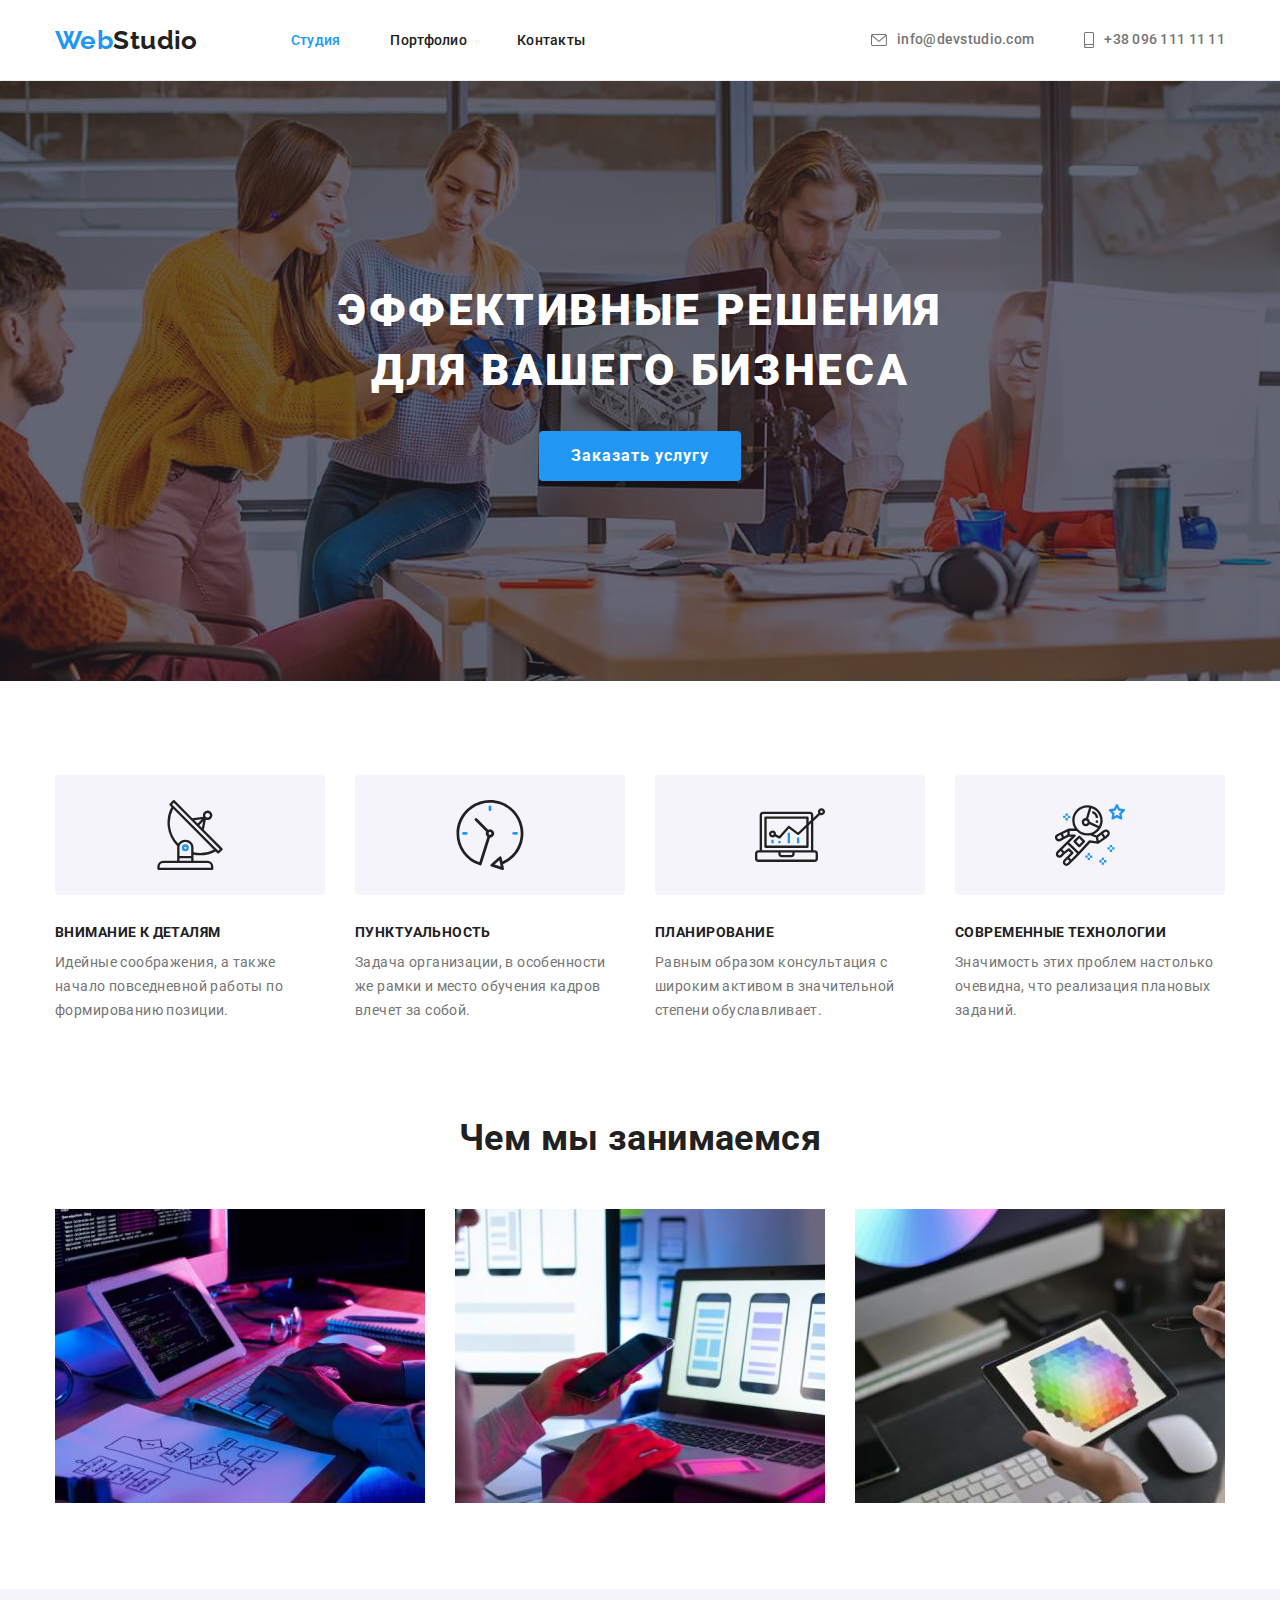
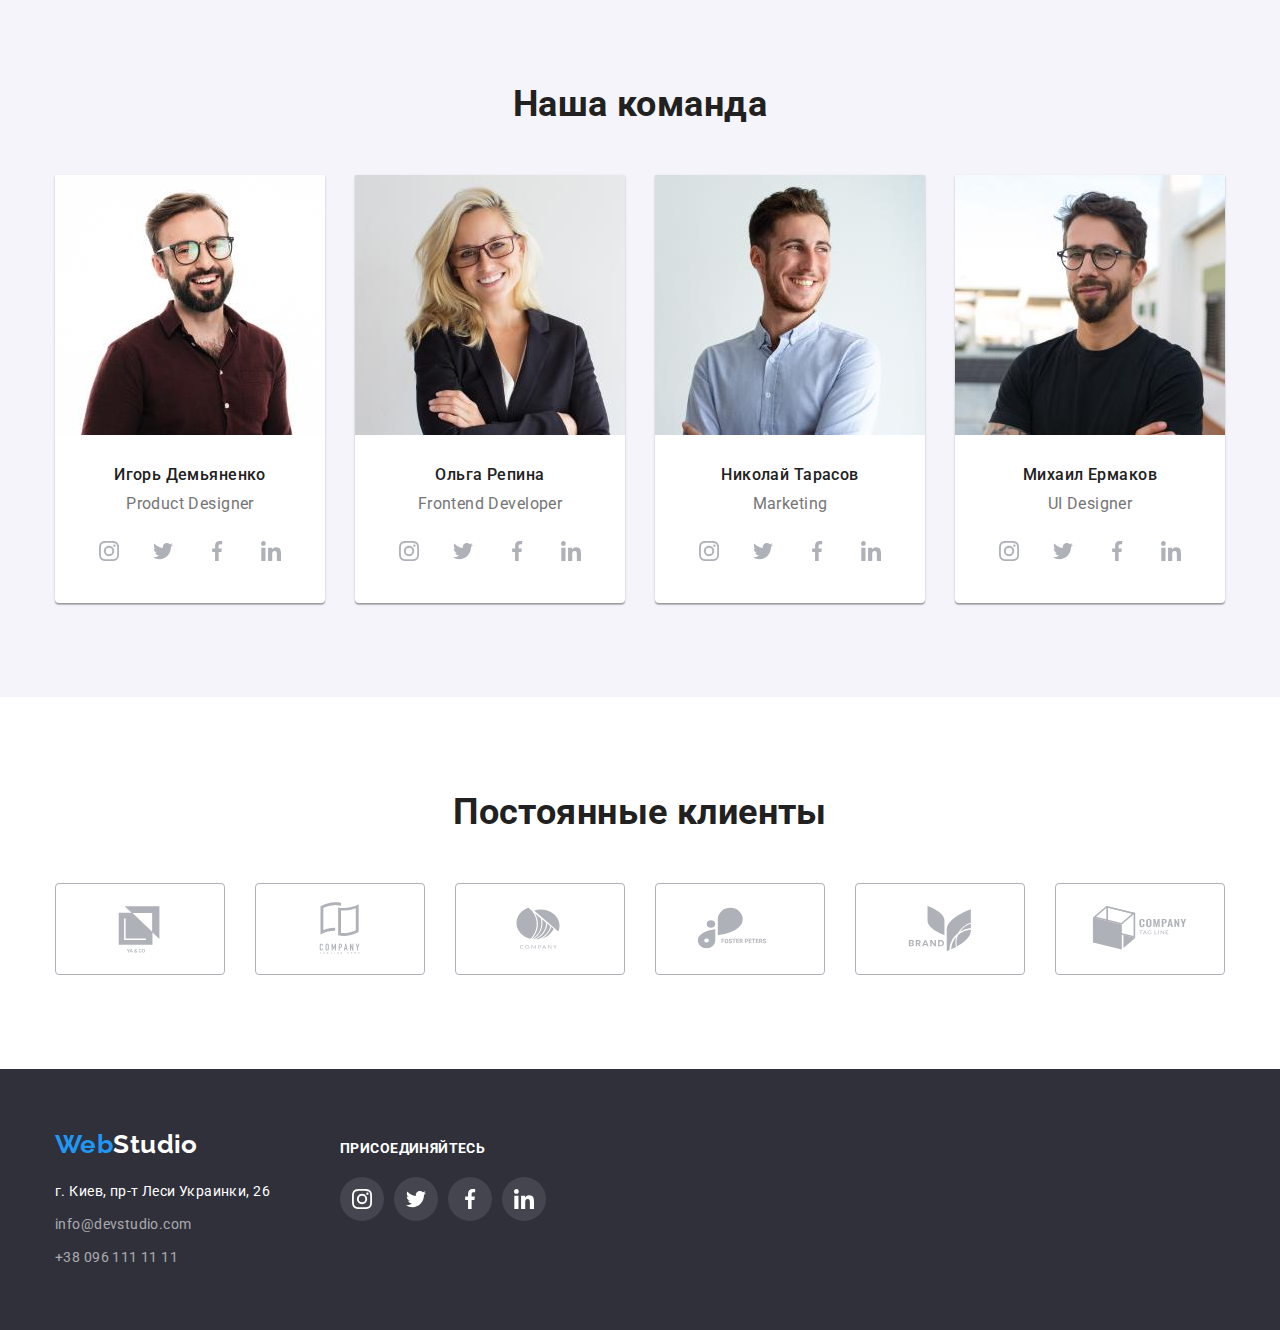
==== index.html @ 786d0544 "Initial commit" ====
<!DOCTYPE html>
<html lang="ru">
  <head>
    <meta charset="UTF-8" />
    <meta http-equiv="X-UA-Compatible" content="IE=edge" />
    <meta name="viewport" content="width=device-width, initial-scale=1.0" />
    <title>Студия</title>
    <link rel="preconnect" href="https://fonts.googleapis.com" />
    <link rel="preconnect" href="https://fonts.gstatic.com" crossorigin />
    <link
      href="https://fonts.googleapis.com/css2?family=Raleway:wght@700&family=Roboto:wght@400;500;700;900&display=swap"
      rel="stylesheet"
    />
    <link
      rel="stylesheet"
      href="https://cdnjs.cloudflare.com/ajax/libs/modern-normalize/1.1.0/modern-normalize.min.css"
    />
    <link rel="stylesheet" href="./css/style.css" />
  </head>
  <body>
    <header class="header">
      <div class="container">
        <a class="logo link" href="./index.html"><span class="logo-accent">Web</span>Studio</a>
        <nav class="site-nav">
          <ul class="list">
            <li class="item"><a class="link current" href="./index.html">Студия</a></li>
            <li class="item"><a class="link" href="./portfolio.html">Портфолио</a></li>
            <li class="item"><a class="link" href="#">Контакты</a></li>
          </ul>
        </nav>

        <ul class="list">
          <li class="item-contacts">
            <a class="contacts link" href="mailto:info@devstudio.com">
              <svg class="icon mail">
                <use href="./images/sprite.svg#envelope"></use>
              </svg>
              info@devstudio.com</a
            >
          </li>
          <li class="item-contacts">
            <a class="contacts link" href="tel:+380961111111">
              <svg class="icon phone">
                <use href="./images/sprite.svg#smartphone"></use>
              </svg>
              +38 096 111 11 11</a
            >
          </li>
        </ul>
      </div>
    </header>

    <main>
      <!-- Hero -->
      <section class="hero">
        <div class="container">
          <h1 class="titel-hero">Эффективные решения для вашего бизнеса</h1>
          <button class="button" type="button">Заказать услугу</button>
        </div>
      </section>

      <!-- Our advantages -->
      <section class="section">
        <h2 class="titel-section visually-hidden">Our advantages</h2>
        <ul class="list advantages container">
          <li class="items">
            <div class="tumb-icon">
              <svg width="70px" height="70px">
                <use href="./images/sprite.svg#antenna"></use>
              </svg>
            </div>
            <h3 class="titel-blok">Внимание к деталям</h3>
            <p class="text">
              Идейные соображения, а также начало повседневной работы по формированию позиции.
            </p>
          </li>
          <li class="items">
            <div class="tumb-icon">
              <svg width="70px" height="70px">
                <use href="./images/sprite.svg#clock"></use>
              </svg>
            </div>
            <h3 class="titel-blok">Пунктуальность</h3>
            <p class="text">
              Задача организации, в особенности же рамки и место обучения кадров влечет за собой.
            </p>
          </li>
          <li class="items">
            <div class="tumb-icon">
              <svg width="70px" height="70px">
                <use href="./images/sprite.svg#diagram"></use>
              </svg>
            </div>
            <h3 class="titel-blok">Планирование</h3>
            <p class="text">
              Равным образом консультация с широким активом в значительной степени обуславливает.
            </p>
          </li>
          <li class="items">
            <div class="tumb-icon">
              <svg width="70px" height="70px">
                <use href="./images/sprite.svg#astronaut"></use>
              </svg>
            </div>
            <h3 class="titel-blok">Современные технологии</h3>
            <p class="text">
              Значимость этих проблем настолько очевидна, что реализация плановых заданий.
            </p>
          </li>
        </ul>
      </section>

      <!-- What are we doing -->
      <section class="section-we-doing">
        <div class="container">
          <h2 class="titel-section">Чем мы занимаемся</h2>
          <ul class="list we-doing card-set">
            <li class="items card-set-item">
              <img src="./images/studio/work/work1.jpg" alt="Пишим програмы" width="370" />
            </li>
            <li class="items card-set-item">
              <img
                src="./images/studio/work/work2.jpg"
                alt="Пишем приложения на смартфон"
                width="370"
              />
            </li>
            <li class="items card-set-item">
              <img src="./images/studio/work/work3.jpg" alt="Дизайн сайтов" width="370" />
            </li>
          </ul>
        </div>
      </section>

      <!-- Our team -->
      <section class="section team">
        <div class="container">
          <h2 class="titel-section">Наша команда</h2>
          <ul class="list team-list card-set">
            <li class="fon-foto card-set-item">
              <img
                src="./images/studio/team/Product-Designer.jpg"
                alt="Продукт менеджер"
                width="270"
              />
              <div class="team-card">
                <h3 class="name">Игорь Демьяненко</h3>
                <p lang="en" class="profesion">Product Designer</p>
                <ul class="list socials">
                  <li class="social-item">
                    <a
                      class="link team-link"
                      href="#"
                      target="_blank"
                      rel="noopener norefeffer"
                      aria-label="instagram"
                    >
                      <svg class="social-icon">
                        <use href="./images/sprite.svg#instagram"></use>
                      </svg>
                    </a>
                  </li>
                  <li class="social-item">
                    <a
                      class="link team-link"
                      href="#"
                      target="_blank"
                      rel="noopener norefeffer"
                      aria-label="twitter"
                    >
                      <svg class="social-icon">
                        <use href="./images/sprite.svg#twitter"></use>
                      </svg>
                    </a>
                  </li>
                  <li class="social-item">
                    <a
                      class="link team-link"
                      href="#"
                      target="_blank"
                      rel="noopener norefeffer"
                      aria-label="facebook"
                    >
                      <svg class="social-icon">
                        <use href="./images/sprite.svg#facebook"></use>
                      </svg>
                    </a>
                  </li>
                  <li class="social-item">
                    <a
                      class="link team-link"
                      href="#"
                      target="_blank"
                      rel="noopener norefeffer"
                      aria-label="linkedin"
                    >
                      <svg class="social-icon">
                        <use href="./images/sprite.svg#linkedin"></use>
                      </svg>
                    </a>
                  </li>
                </ul>
              </div>
            </li>
            <li class="fon-foto card-set-item">
              <img
                src="./images/studio/team/Frontend-Developer.jpg"
                alt="Фронтенд разработчик"
                width="270"
              />
              <div class="team-card">
                <h3 class="name">Ольга Репина</h3>
                <p lang="en" class="profesion">Frontend Developer</p>
                <ul class="list socials">
                  <li class="social-item">
                    <a
                      class="link team-link"
                      href="#"
                      target="_blank"
                      rel="noopener norefeffer"
                      aria-label="instagram"
                    >
                      <svg class="social-icon">
                        <use href="./images/sprite.svg#instagram"></use>
                      </svg>
                    </a>
                  </li>
                  <li class="social-item">
                    <a
                      class="link team-link"
                      href="#"
                      target="_blank"
                      rel="noopener norefeffer"
                      aria-label="twitter"
                    >
                      <svg class="social-icon">
                        <use href="./images/sprite.svg#twitter"></use>
                      </svg>
                    </a>
                  </li>
                  <li class="social-item">
                    <a
                      class="link team-link"
                      href="#"
                      target="_blank"
                      rel="noopener norefeffer"
                      aria-label="facebook"
                    >
                      <svg class="social-icon">
                        <use href="./images/sprite.svg#facebook"></use>
                      </svg>
                    </a>
                  </li>
                  <li class="social-item">
                    <a
                      class="link team-link"
                      href="#"
                      target="_blank"
                      rel="noopener norefeffer"
                      aria-label="linkedin"
                    >
                      <svg class="social-icon">
                        <use href="./images/sprite.svg#linkedin"></use>
                      </svg>
                    </a>
                  </li>
                </ul>
              </div>
            </li>
            <li class="fon-foto card-set-item">
              <img src="./images/studio/team/Marketing.jpg" alt="Маркетолог" width="270" />
              <div class="team-card">
                <h3 class="name">Николай Тарасов</h3>
                <p lang="en" class="profesion">Marketing</p>
                <ul class="list socials">
                  <li class="social-item">
                    <a
                      class="link team-link"
                      href="#"
                      target="_blank"
                      rel="noopener norefeffer"
                      aria-label="instagram"
                    >
                      <svg class="social-icon">
                        <use href="./images/sprite.svg#instagram"></use>
                      </svg>
                    </a>
                  </li>
                  <li class="social-item">
                    <a
                      class="link team-link"
                      href="#"
                      target="_blank"
                      rel="noopener norefeffer"
                      aria-label="twitter"
                    >
                      <svg class="social-icon">
                        <use href="./images/sprite.svg#twitter"></use>
                      </svg>
                    </a>
                  </li>
                  <li class="social-item">
                    <a
                      class="link team-link"
                      href="#"
                      target="_blank"
                      rel="noopener norefeffer"
                      aria-label="facebook"
                    >
                      <svg class="social-icon">
                        <use href="./images/sprite.svg#facebook"></use>
                      </svg>
                    </a>
                  </li>
                  <li class="social-item">
                    <a
                      class="link team-link"
                      href="#"
                      target="_blank"
                      rel="noopener norefeffer"
                      aria-label="linkedin"
                    >
                      <svg class="social-icon">
                        <use href="./images/sprite.svg#linkedin"></use>
                      </svg>
                    </a>
                  </li>
                </ul>
              </div>
            </li>
            <li class="fon-foto card-set-item">
              <img src="./images/studio/team/UI-Designer.jpg" alt="Дизайнер" width="270" />
              <div class="team-card">
                <h3 class="name">Михаил Ермаков</h3>
                <p lang="en" class="profesion">UI Designer</p>
                <ul class="list socials">
                  <li class="social-item">
                    <a
                      class="link team-link"
                      href="#"
                      target="_blank"
                      rel="noopener norefeffer"
                      aria-label="instagram"
                    >
                      <svg class="social-icon">
                        <use href="./images/sprite.svg#instagram"></use>
                      </svg>
                    </a>
                  </li>
                  <li class="social-item">
                    <a
                      class="link team-link"
                      href="#"
                      target="_blank"
                      rel="noopener norefeffer"
                      aria-label="twitter"
                    >
                      <svg class="social-icon">
                        <use href="./images/sprite.svg#twitter"></use>
                      </svg>
                    </a>
                  </li>
                  <li class="social-item">
                    <a
                      class="link team-link"
                      href="#"
                      target="_blank"
                      rel="noopener norefeffer"
                      aria-label="facebook"
                    >
                      <svg class="social-icon">
                        <use href="./images/sprite.svg#facebook"></use>
                      </svg>
                    </a>
                  </li>
                  <li class="social-item">
                    <a
                      class="link team-link"
                      href="#"
                      target="_blank"
                      rel="noopener norefeffer"
                      aria-label="linkedin"
                    >
                      <svg class="social-icon">
                        <use href="./images/sprite.svg#linkedin"></use>
                      </svg>
                    </a>
                  </li>
                </ul>
              </div>
            </li>
          </ul>
        </div>
      </section>

      <!-- Regular client -->

      <section class="section">
        <div class="container">
          <h2 class="titel-section">Постоянные клиенты</h2>
          <ul class="list client">
            <li class="client-item">
              <a class="link client-link" href="#">
                <svg class="client-icon">
                  <use href="./images/sprite.svg#company1"></use>
                </svg>
              </a>
            </li>
            <li class="client-item">
              <a class="link client-link" href="#">
                <svg class="client-icon">
                  <use href="./images/sprite.svg#company2"></use>
                </svg>
              </a>
            </li>
            <li class="client-item">
              <a class="link client-link" href="#">
                <svg class="client-icon">
                  <use href="./images/sprite.svg#company3"></use>
                </svg>
              </a>
            </li>
            <li class="client-item">
              <a class="link client-link" href="#">
                <svg class="client-icon">
                  <use href="./images/sprite.svg#company4"></use>
                </svg>
              </a>
            </li>
            <li class="client-item">
              <a class="link client-link" href="#">
                <svg class="client-icon">
                  <use href="./images/sprite.svg#company5"></use>
                </svg>
              </a>
            </li>
            <li class="client-item">
              <a class="link client-link" href="#">
                <svg class="client-icon">
                  <use href="./images/sprite.svg#company6"></use>
                </svg>
              </a>
            </li>
          </ul>
        </div>
      </section>
    </main>

    <footer class="footer">
      <div class="container">
        <div>
          <a class="logo link" href="./index.html"><span class="logo-accent">Web</span>Studio</a>
          <address class="addres">
            <ul class="list">
              <li class="item">
                <a
                  class="addres-map link"
                  href="https://goo.gl/maps/GdpmpZJEUeGdeqx7A"
                  target="_blank"
                  rel="noopener noreferrer"
                  >г. Киев, пр-т Леси Украинки, 26</a
                >
              </li>
              <li class="item">
                <a class="addres-contacts link" href="mailto:info@devstudio.com"
                  >info@devstudio.com</a
                >
              </li>
              <li class="item">
                <a class="addres-contacts link" href="tel:+380961111111">+38 096 111 11 11</a>
              </li>
            </ul>
          </address>
        </div>
        <div class="footer-social">
          <p><strong class="strong">присоединяйтесь</strong></p>
          <ul class="list socials">
            <li class="social-item">
              <a
                class="link footer-link"
                href="#"
                target="_blank"
                rel="noopener noreferrer"
                aria-label="instagram"
              >
                <svg class="social-icon">
                  <use href="./images/sprite.svg#instagram"></use>
                </svg>
              </a>
            </li>
            <li class="social-item">
              <a
                class="link footer-link"
                href="#"
                target="_blank"
                rel="noopener noreferrer"
                aria-label="twitter"
              >
                <svg class="social-icon">
                  <use href="./images/sprite.svg#twitter"></use>
                </svg>
              </a>
            </li>
            <li class="social-item">
              <a
                class="link footer-link"
                href="#"
                target="_blank"
                rel="noopener noreferrer"
                aria-label="facebook"
              >
                <svg class="social-icon">
                  <use href="./images/sprite.svg#facebook"></use>
                </svg>
              </a>
            </li>
            <li class="social-item">
              <a
                class="link footer-link"
                href="#"
                target="_blank"
                rel="noopener noreferrer"
                aria-label="linkedin"
              >
                <svg class="social-icon">
                  <use href="./images/sprite.svg#linkedin"></use>
                </svg>
              </a>
            </li>
          </ul>
        </div>
      </div>
    </footer>
  </body>
</html>
---- css/style.css ----
:root {
  --text-color: #757575;
  --title-color: #212121;
  --titel-hero-color: #ffffff;
  --social-color: #afb1b8;
  --button-color: #ffffff;
  --accent-color: #2196f3;
  --adress-color-map: #ffffff;
  --adress-color-contact: rgba(255, 255, 255, 0.6);
  --background-main: #ffffff;
  --background-foto: #ffffff;
  --background-button: #f5f4fa;
  --background-second: #2f303a;
  --background-section-team: #f5f4fa;
  --background-button-hover: #188ce8;
  --bgc-footer-link: rgba(255, 255, 255, 0.1);

  --indent: 30px;
  --items: 1;
}

body {
  background-color: var(--background-main);
  color: var(--text-color);
  font-family: Roboto, sans-serif;
  font-size: 14px;
  letter-spacing: 0.03em;
}

.link {
  text-decoration: none;
  color: inherit;
}

.list {
  list-style: none;
  padding: 0;
  margin-top: 0;
  margin-bottom: 0;
}

.visually-hidden {
  position: absolute;
  width: 1px;
  height: 1px;
  margin: -1px;
  border: 0;
  padding: 0;

  white-space: nowrap;
  clip-path: inset(100%);
  clip: rect(0 0 0 0);
  overflow: hidden;
}

.container {
  width: 1200px;
  margin-left: auto;
  margin-right: auto;
  padding-left: 15px;
  padding-right: 15px;
}

img {
  display: block;
  max-width: 100%;
  height: auto;
}

.card-set {
  display: flex;
  flex-wrap: wrap;
  margin: calc(-1 * var(--indent) / 2);
}

.card-set-item {
  flex-basis: calc((100% - var(--indent) * var(--items)) / var(--items));
  margin: calc(var(--indent) / 2);
}

/* hader */

.header {
  border-bottom: 1px solid #ececec;
}

.header > .container {
  display: flex;
  align-items: center;
}

.logo {
  font-family: 'Raleway', sans-serif;
  font-weight: 700;
  font-size: 26px;
  line-height: 1.19;
  color: var(--title-color);
}

.logo-accent {
  color: var(--accent-color);
}

.header .logo {
  margin-right: 93px;
}

.site-nav .link {
  color: var(--title-color);
  font-weight: 500;
  line-height: 1.14;
  letter-spacing: 0.02em;
}

.site-nav .link:hover,
.site-nav .link:focus {
  color: var(--accent-color);
}

.site-nav .current {
  color: var(--accent-color);
}

.site-nav {
  margin-right: auto;
}

.site-nav > .list {
  display: flex;
}

.site-nav > .list > .item {
  margin-right: 50px;
}

.site-nav > .list > .item:last-child {
  margin-right: 0px;
}

.site-nav .link {
  padding-top: 32px;
  padding-bottom: 32px;
}

.contacts {
  display: flex;
  align-items: center;

  padding-top: 32px;
  padding-bottom: 32px;

  color: var(--text-color);
  line-height: 1.14;
  font-weight: 500;
  letter-spacing: 0.02em;
}

.contacts:hover,
.contacts:focus {
  color: var(--accent-color);
}

.header > .container .list {
  display: flex;
}

.item-contacts:not(:last-child) {
  margin-right: 50px;
}

.header .icon {
  margin-right: 10px;
  fill: currentColor;
}

.mail {
  width: 16px;
  height: 12px;
}

.phone {
  width: 10px;
  height: 16px;
}

/* Hero section */

.hero {
  padding: 200px 0;
  max-width: 1600px;
  height: 600px;
  margin-left: auto;
  margin-right: auto;

  background-color: var(--background-second);
  background-image: linear-gradient(rgba(47, 48, 58, 0.4), rgba(47, 48, 58, 0.4)),
    url(../images/bg-image/team-bg.jpg);
  background-position: center;
  background-repeat: no-repeat;
  background-size: cover;
}

.titel-hero {
  margin: 0 auto;
  margin-bottom: 30px;
  width: 696px;

  color: var(--titel-hero-color);
  font-weight: 900;
  font-size: 44px;
  line-height: 1.36;
  text-align: center;
  letter-spacing: 0.06em;
  text-transform: uppercase;
}

.hero .button {
  display: block;
  padding: 10px 32px;
  margin-left: auto;
  margin-right: auto;

  font-family: inherit;
  font-weight: 700;
  font-size: 16px;
  line-height: 1.88;
  letter-spacing: 0.06em;
  border-radius: 4px;
  border: none;

  background-color: var(--accent-color);
  color: var(--button-color);
  box-shadow: 0px 4px 4px rgba(0, 0, 0, 0.15);

  cursor: pointer;
}

.hero .button:hover,
.hero .button:focus {
  background-color: var(--background-button-hover);
}

/* Our advantages */
.section {
  padding-top: 94px;
  padding-bottom: 94px;
}

.advantages {
  display: flex;
  justify-content: space-between;
  flex-wrap: wrap;
}

.advantages .items {
  margin-right: 30px;
}

.advantages .items:last-child {
  margin-right: 0;
}

.titel-blok {
  margin: 0;
  margin-bottom: 10px;
  max-width: 270px;

  color: var(--title-color);
  font-weight: 700;
  font-size: 14px;
  line-height: 1.14;
  text-transform: uppercase;
}

.text {
  margin: 0;
  max-width: 270px;

  line-height: 1.71;
}

.advantages .tumb-icon {
  display: flex;
  justify-content: center;
  align-items: center;

  width: 270px;
  height: 120px;
  margin-bottom: 30px;

  background-color: var(--background-button);
  border-radius: 4px;
}

/* <!-- What are we doing --> */

.section-we-doing {
  padding-bottom: 86px;
}

.titel-section {
  margin: 0 0 50px 0;

  color: var(--title-color);
  font-weight: 700;
  font-size: 36px;
  line-height: 1.17;
  text-align: center;
}

.we-doing {
  --items: 3;
}

/* Our team */

.section.team {
  background-color: var(--background-section-team);
}

.team-list.card-set {
  --items: 4;
}

.team-card {
  padding: 30px 0;
}

.name {
  margin: 0;
  margin-bottom: 10px;

  color: var(--title-color);
  font-weight: 500;
  font-size: 16px;
  line-height: 1.19;
  text-align: center;
}

.profesion {
  margin: 0 0 16px 0;
  font-size: 16px;
  line-height: 1.19;
  text-align: center;
}

.fon-foto {
  background-color: var(--background-foto);
  box-shadow: 0px 1px 3px rgba(0, 0, 0, 0.12), 0px 1px 1px rgba(0, 0, 0, 0.14),
    0px 2px 1px rgba(0, 0, 0, 0.2);
  border-radius: 0px 0px 4px 4px;
}

.team-card .socials {
  display: flex;
  justify-content: center;
}

.team-link {
  display: flex;
  justify-content: center;
  align-items: center;

  width: 44px;
  height: 44px;
  border-radius: 50%;
  color: var(--social-color);
}

.social-item:not(:last-child) {
  margin-right: 10px;
}

.social-icon {
  width: 20px;
  height: 20px;
  fill: currentColor;
}

.team-link:hover,
.team-link:focus {
  background-color: var(--accent-color);
  color: var(--background-section-team);
  cursor: pointer;
}

/* Regular clients */

.client {
  display: flex;
}

.client-link {
  display: flex;
  justify-content: center;
  align-items: center;

  width: 170px;
  height: 92px;

  color: var(--social-color);
  border: 1px solid var(--social-color);
  border-radius: 4px;
}

.client-item:not(:last-child) {
  margin-right: 30px;
}

.client-icon {
  width: 106px;
  height: 60px;
  fill: currentColor;
}

.client-link:hover,
.client-link:focus {
  color: var(--accent-color);
  border-color: var(--accent-color);
}

/* Footer */

.footer {
  background-color: var(--background-second);
  padding: 60px 0;
}

.footer .container {
  display: flex;
  align-items: baseline;
}

.footer .logo {
  display: inline-block;
  margin-bottom: 20px;

  color: var(--button-color);
}

.footer .item {
  margin-bottom: 9px;
}

.footer .item:last-child {
  margin-bottom: 0;
}

.addres {
  font-style: normal;
}

.addres-map {
  line-height: 1.71;
  color: var(--adress-color-map);
}

.addres-map:hover,
.addres-map:focus {
  color: var(--accent-color);
}

.addres-contacts {
  color: var(--adress-color-contact);
  line-height: 1.71;
}

.addres-contacts:hover,
.addres-contacts:focus {
  color: var(--accent-color);
}

.footer-social {
  margin-left: 70px;
}

.footer-social > p {
  margin: 0 0 20px 0;
}

.strong {
  margin: 0;

  font-weight: 700;
  line-height: 1.14;
  text-transform: uppercase;
  color: var(--button-color);
}

.footer-social .socials {
  display: flex;
}

.footer-link {
  display: flex;
  justify-content: center;
  align-items: center;

  width: 44px;
  height: 44px;
  border-radius: 50%;
  color: var(--button-color);
  background-color: var(--bgc-footer-link);
}

.footer-link:hover,
.footer-link:focus {
  background-color: var(--accent-color);

  cursor: pointer;
}

/* Portfolio */

/* filters button */

.filter {
  display: flex;
  justify-content: center;
  margin-bottom: 50px;
}

.button-filter {
  display: block;
  padding: 6px 22px;

  font-family: inherit;
  color: var(--title-color);
  font-weight: 500;
  font-size: 16px;
  line-height: 1.62;
  text-align: center;
  background-color: var(--background-button);
  border: none;
  border-radius: 4px;
  letter-spacing: 0.03em;
  cursor: pointer;
}

.button-filter:hover,
.button-filter:focus {
  color: var(--button-color);
  background-color: var(--accent-color);
  box-shadow: 0px 4px 4px rgba(0, 0, 0, 0.25);
}

.filter .items {
  margin-right: 8px;
}

.filter .items:last-child {
  margin-right: 0;
}

/* Works */

.works {
  --items: 3;
}

.work {
  background-color: var(--background-foto);
}

.work-link {
  display: block;
}

.work-link:hover,
.work-link:focus {
  box-shadow: 0px 4px 4px rgba(0, 0, 0, 0.25);
}

.transcription {
  padding: 20px 24px;
  border: 1px solid #eeeeee;
  border-top: none;
}

.work-name {
  color: var(--title-color);
  font-weight: 700;
  font-size: 18px;
  line-height: 2;
  letter-spacing: 0.06em;
  margin: 0 0 4px 0;
}

.work-type {
  font-size: 16px;
  line-height: 1.88;
  margin: 0;
}
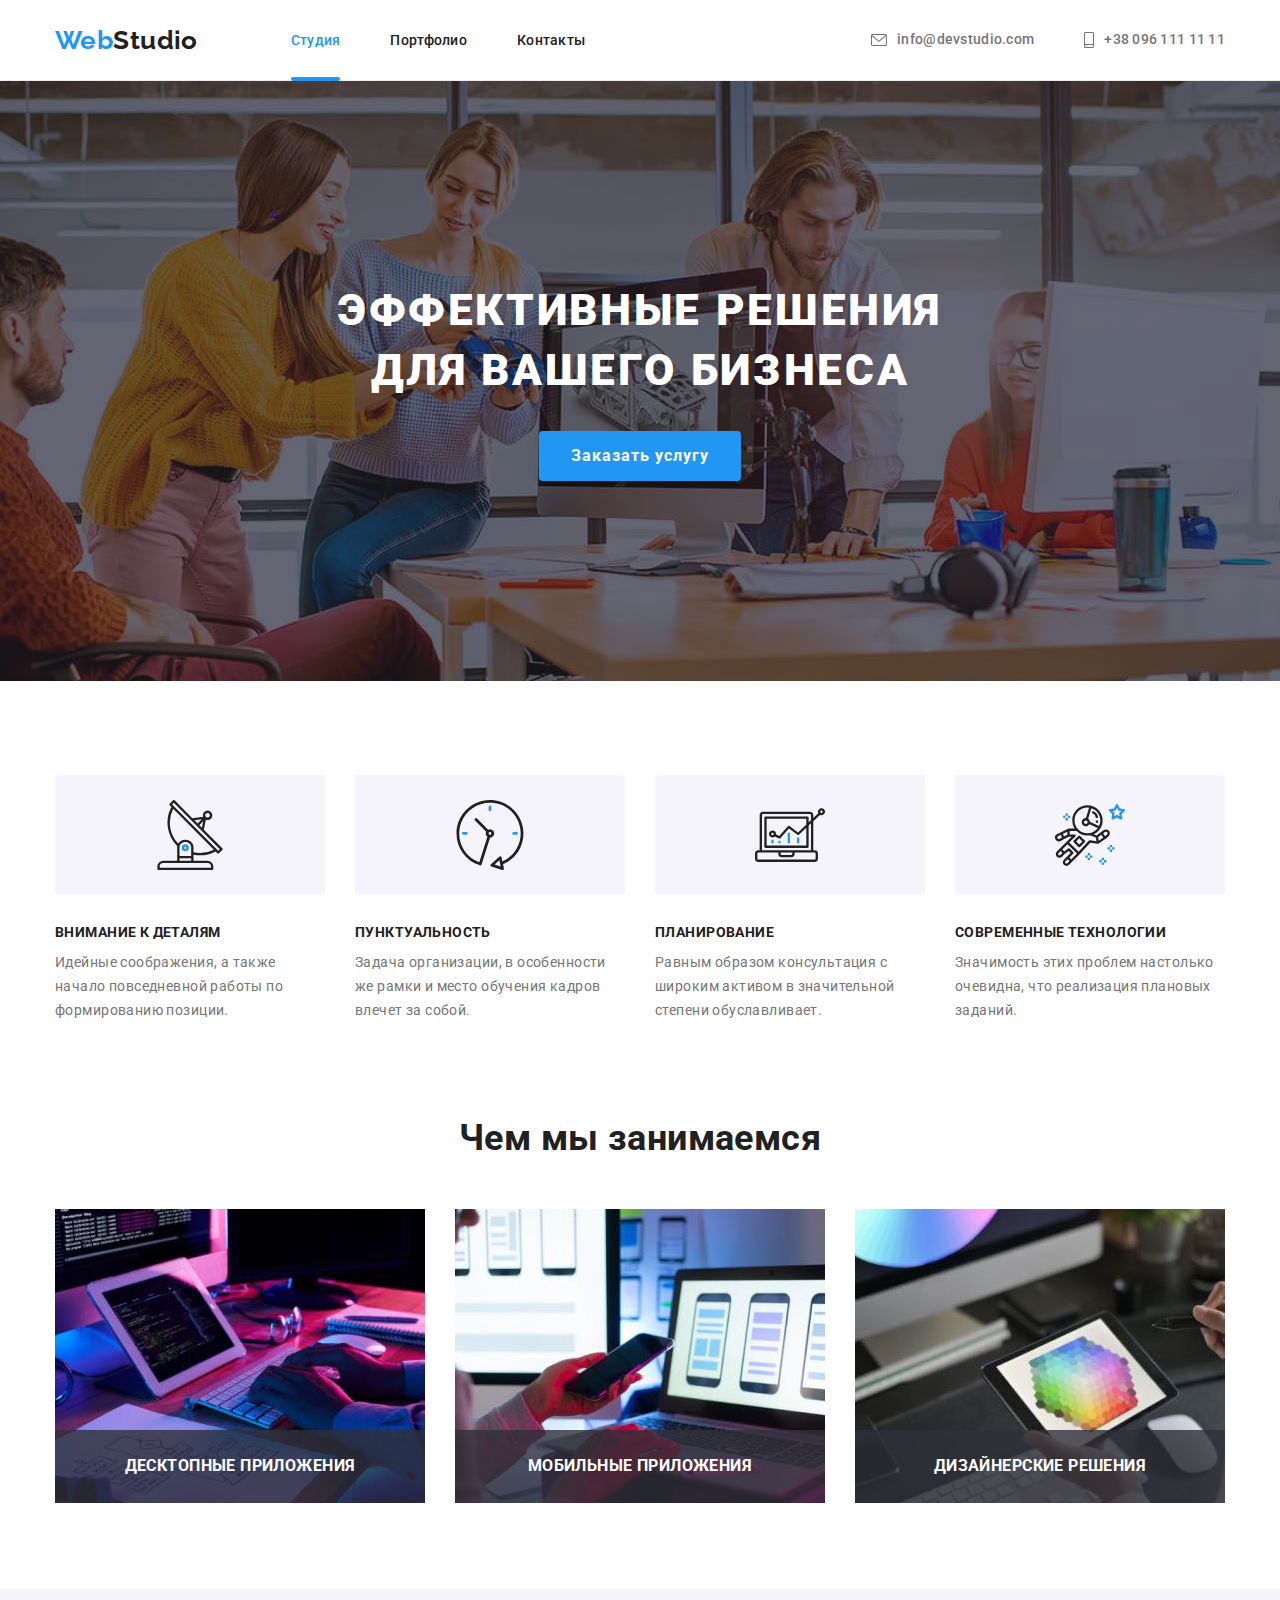
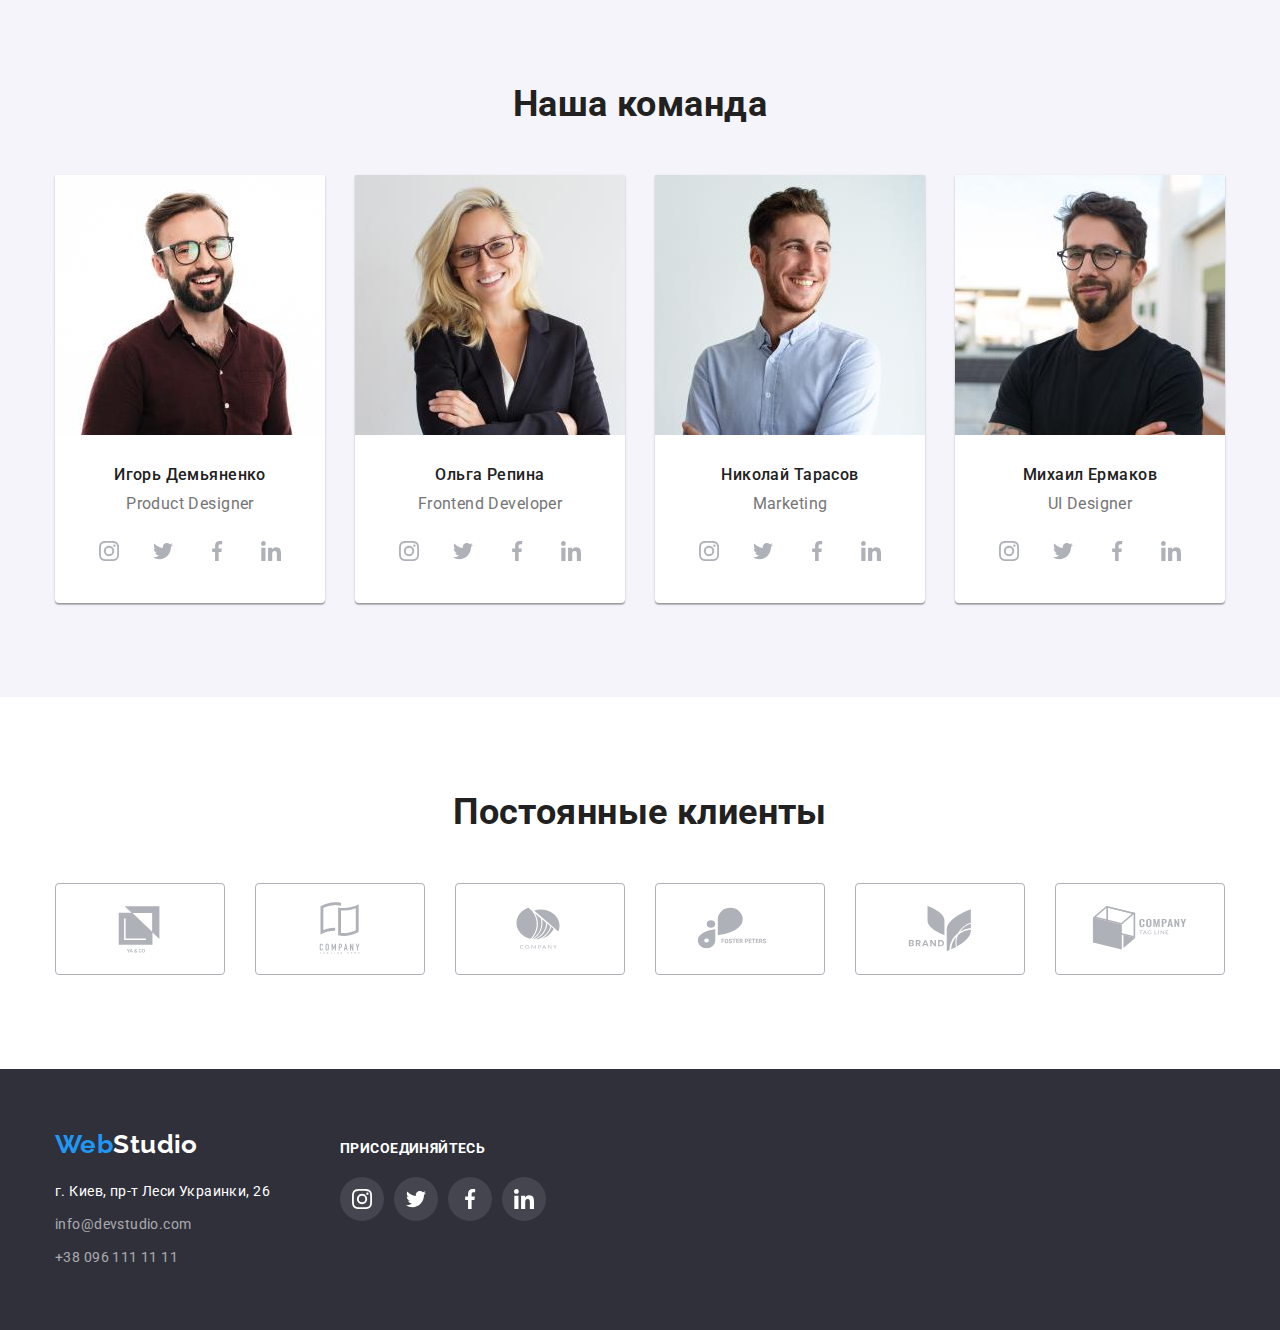
==== commit d8bf8df7: "добавляет css переходы" ====
--- a/index.html
+++ b/index.html
@@ -17,6 +17,7 @@
     />
     <link rel="stylesheet" href="./css/style.css" />
   </head>
+
   <body>
     <header class="header">
       <div class="container">
@@ -55,7 +56,17 @@
       <section class="hero">
         <div class="container">
           <h1 class="titel-hero">Эффективные решения для вашего бизнеса</h1>
-          <button class="button" type="button">Заказать услугу</button>
+          <button class="button" type="button" data-modal-open>Заказать услугу</button>
+        </div>
+
+        <div class="backdrop is-hidden" data-modal>
+          <div class="modal">
+            <button class="modal-close-btn" type="button" data-modal-close>
+              <svg class="close-icon">
+                <use href="./images/sprite.svg#cros"></use>
+              </svg>
+            </button>
+          </div>
         </div>
       </section>
 
@@ -116,17 +127,26 @@
           <h2 class="titel-section">Чем мы занимаемся</h2>
           <ul class="list we-doing card-set">
             <li class="items card-set-item">
-              <img src="./images/studio/work/work1.jpg" alt="Пишим програмы" width="370" />
+              <div class="tumb-doing">
+                <img src="./images/studio/work/work1.jpg" alt="Пишим програмы" width="370" />
+                <h3 class="desc-pic-doing">Десктопные приложения</h3>
+              </div>
             </li>
             <li class="items card-set-item">
-              <img
-                src="./images/studio/work/work2.jpg"
-                alt="Пишем приложения на смартфон"
-                width="370"
-              />
+              <div class="tumb-doing">
+                <img
+                  src="./images/studio/work/work2.jpg"
+                  alt="Пишем приложения на смартфон"
+                  width="370"
+                />
+                <h3 class="desc-pic-doing">Мобильные приложения</h3>
+              </div>
             </li>
             <li class="items card-set-item">
-              <img src="./images/studio/work/work3.jpg" alt="Дизайн сайтов" width="370" />
+              <div class="tumb-doing">
+                <img src="./images/studio/work/work3.jpg" alt="Дизайн сайтов" width="370" />
+                <h3 class="desc-pic-doing">Дизайнерские решения</h3>
+              </div>
             </li>
           </ul>
         </div>
@@ -531,5 +551,7 @@
         </div>
       </div>
     </footer>
+
+    <script src="./js/modal.js"></script>
   </body>
 </html>
--- a/css/style.css
+++ b/css/style.css
@@ -14,6 +14,10 @@
   --background-section-team: #f5f4fa;
   --background-button-hover: #188ce8;
   --bgc-footer-link: rgba(255, 255, 255, 0.1);
+  --bgc-desc-pic-going: rgba(47, 48, 58, 0.8);
+
+  --time: 250ms;
+  --cubic: cubic-bezier(0.4, 0, 0.2, 1);
 
   --indent: 30px;
   --items: 1;
@@ -110,6 +114,8 @@
   font-weight: 500;
   line-height: 1.14;
   letter-spacing: 0.02em;
+
+  transition: color var(--time) var(--cubic);
 }
 
 .site-nav .link:hover,
@@ -118,7 +124,24 @@
 }
 
 .site-nav .current {
+  position: relative;
+
   color: var(--accent-color);
+}
+
+.current::after {
+  position: absolute;
+  left: 0;
+  bottom: -1px;
+
+  content: '';
+  display: inline-block;
+
+  width: 100%;
+  height: 4px;
+
+  background-color: var(--accent-color);
+  border-radius: 2px;
 }
 
 .site-nav {
@@ -153,6 +176,8 @@
   line-height: 1.14;
   font-weight: 500;
   letter-spacing: 0.02em;
+
+  transition: color var(--time) var(--cubic);
 }
 
 .contacts:hover,
@@ -186,6 +211,8 @@
 /* Hero section */
 
 .hero {
+  position: relative;
+
   padding: 200px 0;
   max-width: 1600px;
   height: 600px;
@@ -232,12 +259,81 @@
   color: var(--button-color);
   box-shadow: 0px 4px 4px rgba(0, 0, 0, 0.15);
 
+  transition: background-color var(--time) var(--cubic);
   cursor: pointer;
 }
 
 .hero .button:hover,
 .hero .button:focus {
   background-color: var(--background-button-hover);
+}
+
+.backdrop {
+  position: fixed;
+  top: 0;
+  left: 0;
+
+  width: 100%;
+  height: 100%;
+
+  background-color: rgba(0, 0, 0, 0.2);
+
+  z-index: 2;
+  opacity: 1;
+  visibility: visible;
+  pointer-events: initial;
+
+  transition: opacity var(--time) var(--cubic);
+}
+
+.backdrop.is-hidden {
+  opacity: 0;
+  visibility: hidden;
+  pointer-events: none;
+}
+
+.modal {
+  position: absolute;
+  top: 50%;
+  right: 50%;
+
+  transform: translate(50%, -50%);
+
+  min-width: 528px;
+  min-height: 581px;
+
+  background-color: var(--background-foto);
+  box-shadow: 0px 1px 3px rgba(0, 0, 0, 0.12), 0px 1px 1px rgba(0, 0, 0, 0.14),
+    0px 2px 1px rgba(0, 0, 0, 0.2);
+  border-radius: 4px;
+}
+
+.modal-close-btn {
+  position: absolute;
+  right: 8px;
+  top: 8px;
+
+  display: flex;
+  justify-content: center;
+  align-items: center;
+
+  width: 30px;
+  height: 30px;
+  padding: 0;
+
+  color: #000000;
+
+  border-radius: 50%;
+  background-color: var(--background-foto);
+  border: 1px solid rgba(0, 0, 0, 0.1);
+  cursor: pointer;
+}
+
+.close-icon {
+  width: 11px;
+  height: 11px;
+
+  fill: currentColor;
 }
 
 /* Our advantages */
@@ -312,6 +408,29 @@
   --items: 3;
 }
 
+.tumb-doing {
+  position: relative;
+  z-index: 1;
+}
+
+.desc-pic-doing {
+  position: absolute;
+  left: 0;
+  bottom: 0;
+
+  width: 100%;
+  padding: 27px 0;
+  margin: 0;
+  text-align: center;
+
+  font-weight: 700;
+  line-height: calc(16 / 14);
+  text-transform: uppercase;
+
+  color: var(--button-color);
+  background-color: var(--bgc-desc-pic-going);
+}
+
 /* Our team */
 
 .section.team {
@@ -365,6 +484,8 @@
   height: 44px;
   border-radius: 50%;
   color: var(--social-color);
+
+  transition: background-color var(--time) var(--cubic), color var(--time) var(--cubic);
 }
 
 .social-item:not(:last-child) {
@@ -401,6 +522,8 @@
   color: var(--social-color);
   border: 1px solid var(--social-color);
   border-radius: 4px;
+
+  transition: color var(--time) var(--cubic), border-color var(--time) var(--cubic);
 }
 
 .client-item:not(:last-child) {
@@ -453,6 +576,8 @@
 .addres-map {
   line-height: 1.71;
   color: var(--adress-color-map);
+
+  transition: color var(--time) var(--cubic);
 }
 
 .addres-map:hover,
@@ -463,6 +588,8 @@
 .addres-contacts {
   color: var(--adress-color-contact);
   line-height: 1.71;
+
+  transition: color var(--time) var(--cubic);
 }
 
 .addres-contacts:hover,
@@ -501,6 +628,8 @@
   border-radius: 50%;
   color: var(--button-color);
   background-color: var(--bgc-footer-link);
+
+  transition: background-color var(--time) var(--cubic);
 }
 
 .footer-link:hover,
@@ -534,6 +663,9 @@
   border: none;
   border-radius: 4px;
   letter-spacing: 0.03em;
+
+  transition: background-color var(--time) var(--cubic), color var(--time) var(--cubic),
+    box-shadow var(--time) var(--cubic);
   cursor: pointer;
 }
 
@@ -564,11 +696,41 @@
 
 .work-link {
   display: block;
+  transition: box-shadow var(--time) var(--cubic);
 }
 
 .work-link:hover,
 .work-link:focus {
   box-shadow: 0px 4px 4px rgba(0, 0, 0, 0.25);
+}
+
+.work-tumb {
+  position: relative;
+  overflow: hidden;
+}
+
+.work-img-desc {
+  position: absolute;
+  bottom: -100%;
+  left: 0;
+
+  display: inline-block;
+  width: 100%;
+  height: 100%;
+  padding: 63px 24px;
+  margin: 0;
+
+  font-size: 18px;
+  line-height: 1.56;
+  color: var(--button-color);
+  background-color: rgba(33, 150, 243, 0.9);
+
+  transition: transform var(--time) var(--cubic);
+}
+
+.work-link:hover .work-img-desc,
+.work-link:focus .work-img-desc {
+  transform: translateY(-100%);
 }
 
 .transcription {
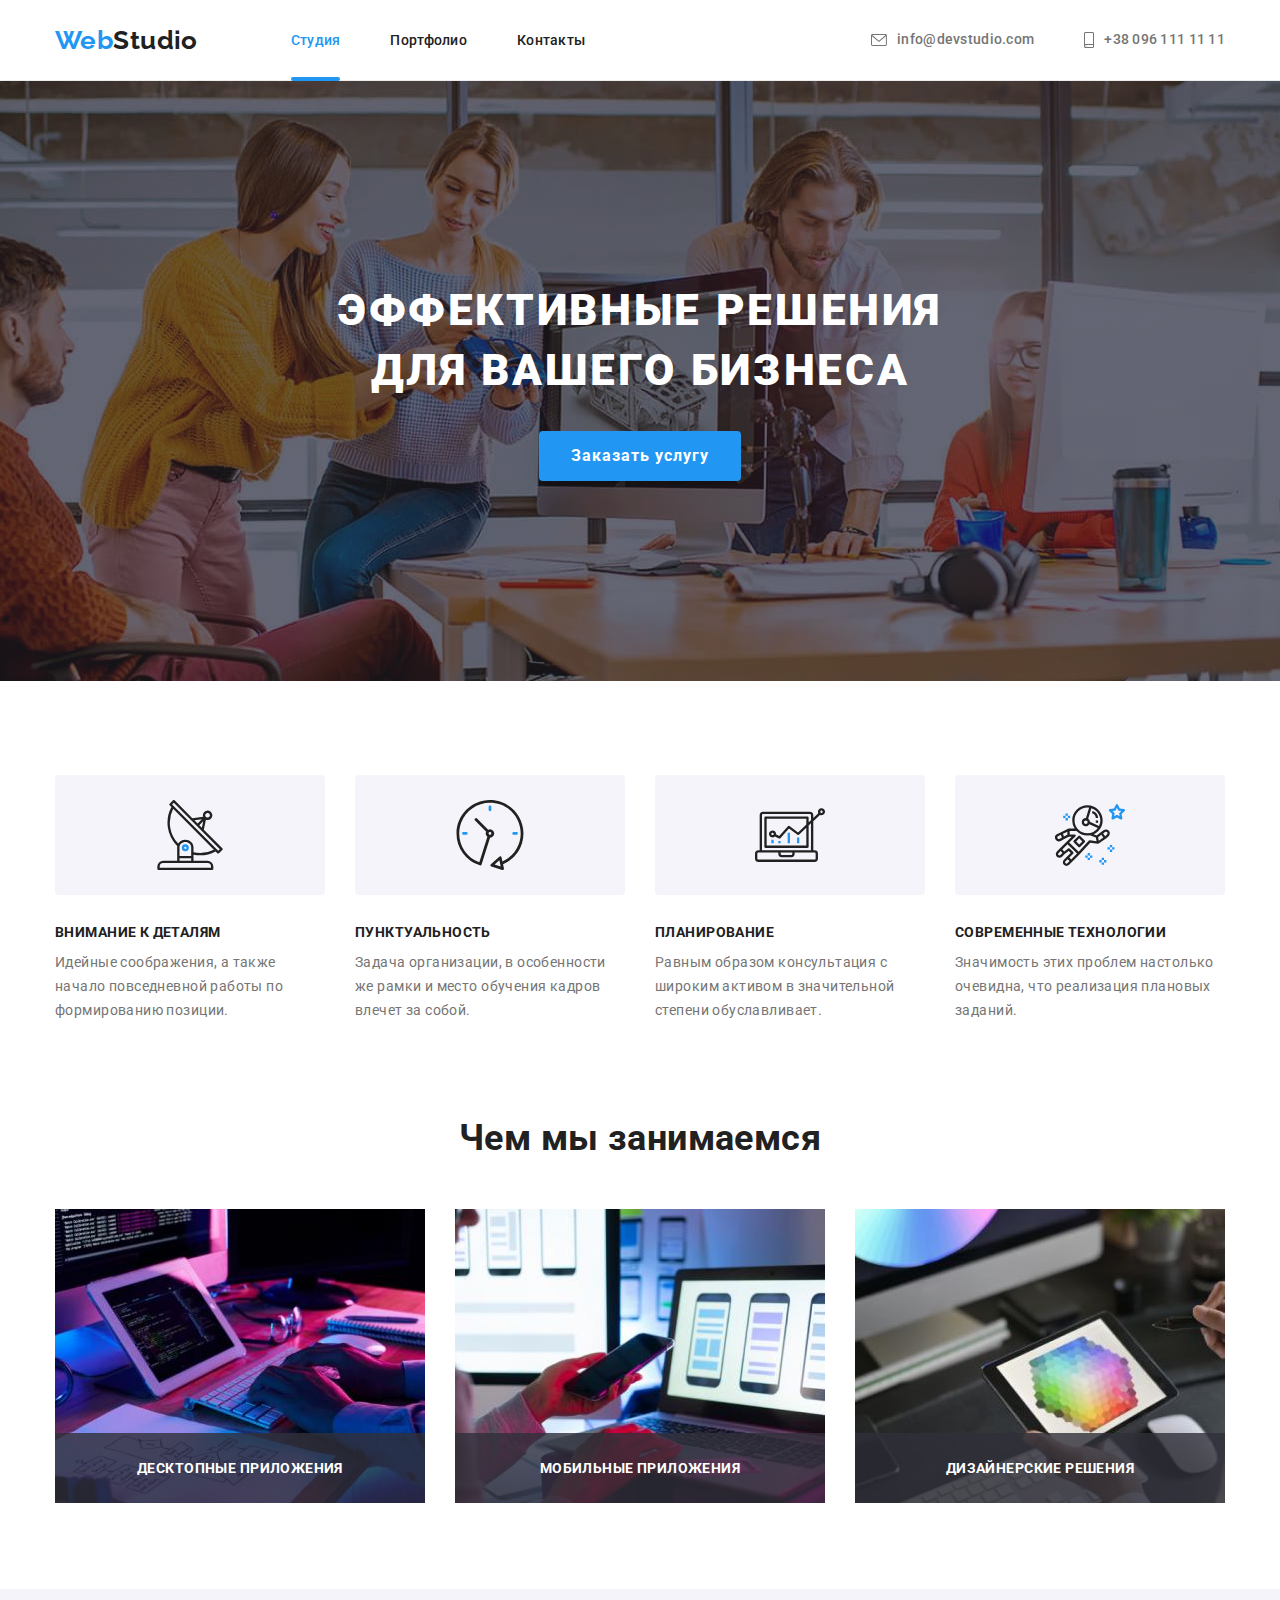
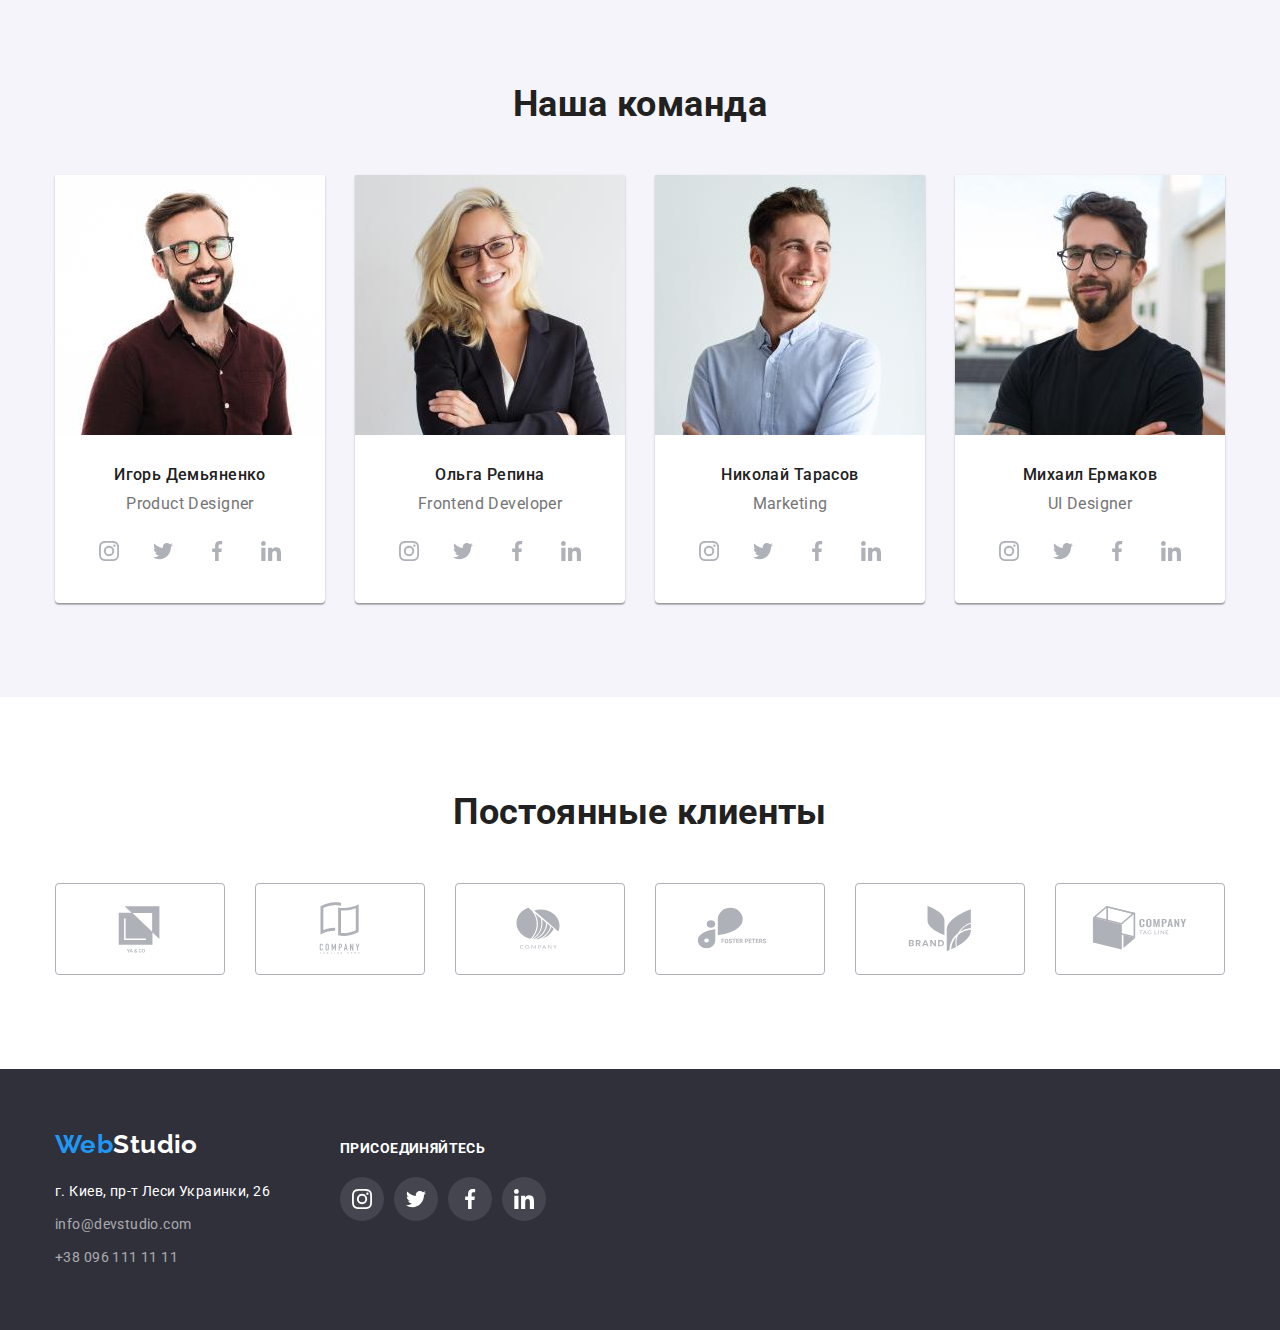
==== commit 8aed7815: "fixed bugs" ====
--- a/index.html
+++ b/index.html
@@ -129,7 +129,7 @@
             <li class="items card-set-item">
               <div class="tumb-doing">
                 <img src="./images/studio/work/work1.jpg" alt="Пишим програмы" width="370" />
-                <h3 class="desc-pic-doing">Десктопные приложения</h3>
+                <p class="desc-pic-doing">Десктопные приложения</p>
               </div>
             </li>
             <li class="items card-set-item">
@@ -139,13 +139,13 @@
                   alt="Пишем приложения на смартфон"
                   width="370"
                 />
-                <h3 class="desc-pic-doing">Мобильные приложения</h3>
+                <p class="desc-pic-doing">Мобильные приложения</p>
               </div>
             </li>
             <li class="items card-set-item">
               <div class="tumb-doing">
                 <img src="./images/studio/work/work3.jpg" alt="Дизайн сайтов" width="370" />
-                <h3 class="desc-pic-doing">Дизайнерские решения</h3>
+                <p class="desc-pic-doing">Дизайнерские решения</p>
               </div>
             </li>
           </ul>
--- a/css/style.css
+++ b/css/style.css
@@ -288,7 +288,6 @@
 
 .backdrop.is-hidden {
   opacity: 0;
-  visibility: hidden;
   pointer-events: none;
 }
 
@@ -330,8 +329,8 @@
 }
 
 .close-icon {
-  width: 11px;
-  height: 11px;
+  width: 15px;
+  height: 15px;
 
   fill: currentColor;
 }
@@ -408,7 +407,7 @@
   --items: 3;
 }
 
-.tumb-doing {
+.we-doing .items {
   position: relative;
   z-index: 1;
 }
@@ -418,10 +417,13 @@
   left: 0;
   bottom: 0;
 
+  display: flex;
+  justify-content: center;
+  align-items: center;
+
   width: 100%;
-  padding: 27px 0;
+  height: 70px;
   margin: 0;
-  text-align: center;
 
   font-weight: 700;
   line-height: calc(16 / 14);
@@ -501,8 +503,7 @@
 .team-link:hover,
 .team-link:focus {
   background-color: var(--accent-color);
-  color: var(--background-section-team);
-  cursor: pointer;
+  color: var(--button-color);
 }
 
 /* Regular clients */
